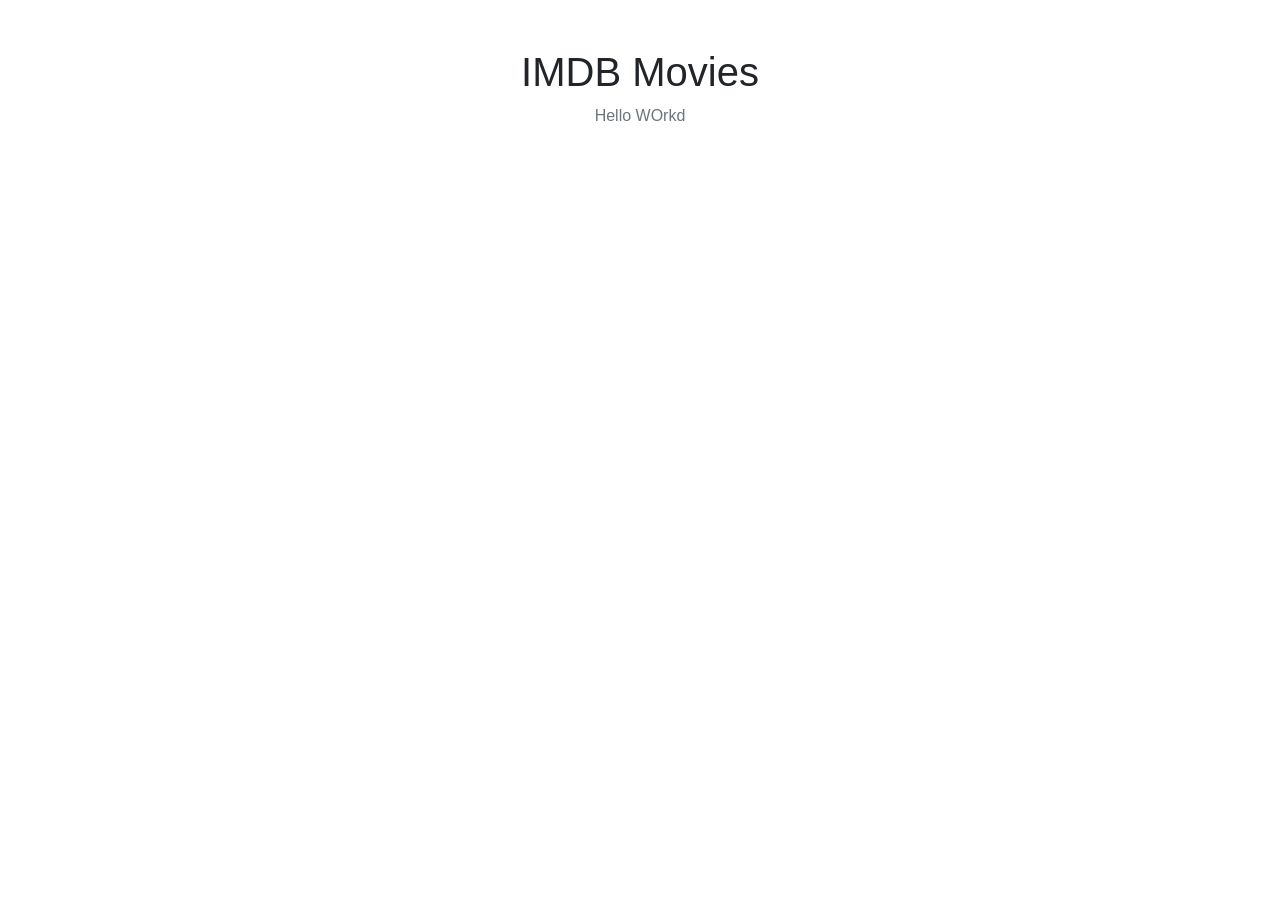
==== 06_Frontend/01_Assignment1/IMDB-Web/index.html @ d9bddafa "Add Frontend-Assignment-1" ====
<!DOCTYPE html>
<html lang="en">
<head>
    <meta charset="UTF-8">
    <meta name="viewport" content="width=device-width, initial-scale=1.0">

    <title>Movie App</title>

    <link
        rel="stylesheet"
        href="https://cdn.jsdelivr.net/npm/bootstrap@4.6.2/dist/css/bootstrap.min.css"
    >

    <link rel="stylesheet" href="css/style.css">
</head>
<body>

    <h1 class="text-center mt-5">IMDB Movies</h1>
    <p class="text-center text-muted">
    Hello WOrkd
    </p>

    <script src="https://code.jquery.com/jquery-3.5.1.slim.min.js"></script>
    <!-- popper.js -->
    <script src="https://cdn.jsdelivr.net/npm/bootstrap@4.6.2/dist/js/bootstrap.bundle.min.js"></script>

    <script src="js/movies.js"></script>

</body>
</html>
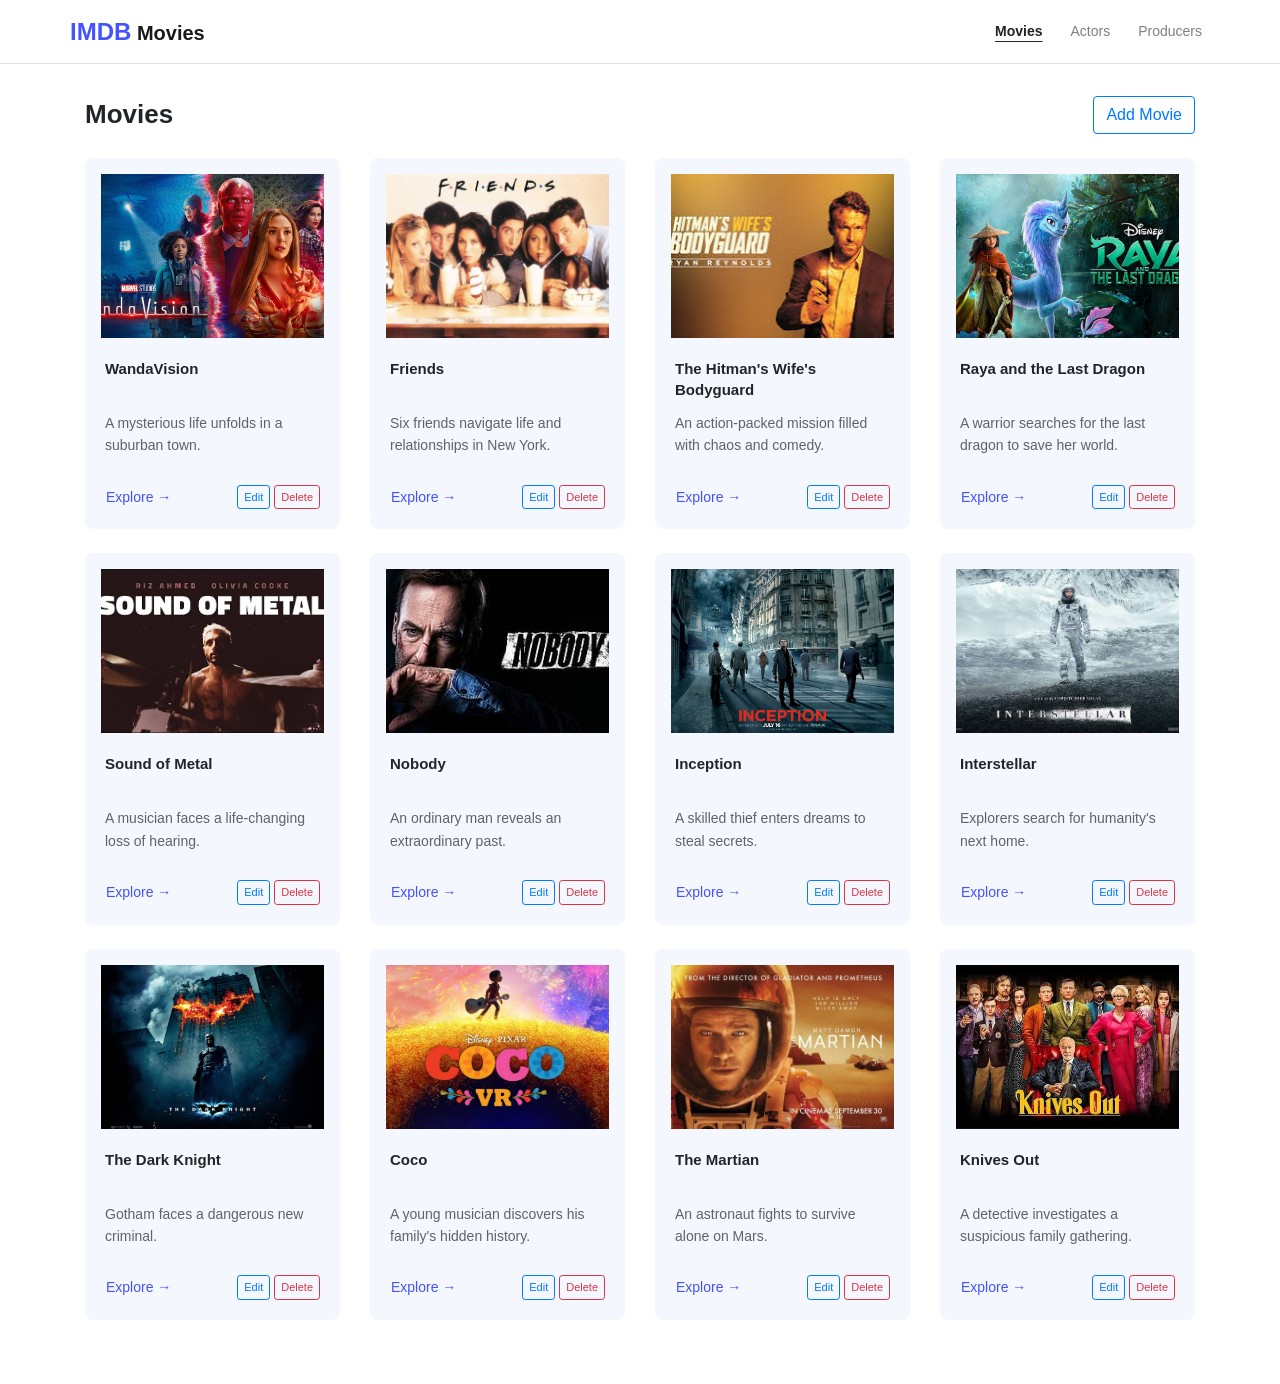
==== commit 5c15e68b: "Add Frontend Assignment 1" ====
--- a/06_Frontend/01_Assignment1/IMDB-Web/index.html
+++ b/06_Frontend/01_Assignment1/IMDB-Web/index.html
@@ -1,31 +1,151 @@
-
-<!DOCTYPE html>
-<html lang="en">
-<head>
-    <meta charset="UTF-8">
-    <meta name="viewport" content="width=device-width, initial-scale=1.0">
-
-    <title>Movie App</title>
-
-    <link
-        rel="stylesheet"
-        href="https://cdn.jsdelivr.net/npm/bootstrap@4.6.2/dist/css/bootstrap.min.css"
-    >
-
-    <link rel="stylesheet" href="css/style.css">
-</head>
-<body>
-
-    <h1 class="text-center mt-5">IMDB Movies</h1>
-    <p class="text-center text-muted">
-    Hello WOrkd
-    </p>
-
-    <script src="https://code.jquery.com/jquery-3.5.1.slim.min.js"></script>
-    <!-- popper.js -->
-    <script src="https://cdn.jsdelivr.net/npm/bootstrap@4.6.2/dist/js/bootstrap.bundle.min.js"></script>
-
-    <script src="js/movies.js"></script>
-
-</body>
-</html>
+
+<!DOCTYPE html>
+<html lang="en">
+<head>
+    <meta charset="UTF-8">
+    <meta name="viewport" content="width=device-width, initial-scale=1.0">
+
+    <title>MovieHub | Movies</title>
+
+    <!-- Bootstrap 4 CSS -->
+    <link
+        rel="stylesheet"
+        href="https://cdn.jsdelivr.net/npm/bootstrap@4.6.2/dist/css/bootstrap.min.css"
+    >
+
+    <!-- Custom CSS -->
+    <link rel="stylesheet" href="css/style.css">
+</head>
+<body>
+
+    <!-- Navigation -->
+    <nav class="navbar navbar-expand navbar-light bg-white border-bottom">
+        <div class="container">
+            <a class="navbar-brand font-weight-bold" href="index.html">
+                <span class="brand-mark">IMDB</span> Movies
+            </a>
+
+            <ul class="navbar-nav ml-auto">
+                <li class="nav-item active">
+                    <a class="nav-link" href="index.html">Movies</a>
+                </li>
+                <li class="nav-item">
+                    <a class="nav-link" href="#">Actors</a>
+                </li>
+                <li class="nav-item">
+                    <a class="nav-link" href="#">Producers</a>
+                </li>
+            </ul>
+        </div>
+    </nav>
+
+    <!-- Main content -->
+    <main class="container movie-page">
+
+        <div class="d-flex justify-content-between align-items-center mb-4">
+            <h1 class="page-title mb-0">Movies</h1>
+
+            <a href="create-movie.html" class="btn btn-outline-primary">
+                Add Movie
+            </a>
+        </div>
+
+        <!-- JavaScript renders all movie cards here -->
+        <div class="row" id="movie-list"></div>
+
+    </main>
+
+    <!-- Explore Movie Modal -->
+    <div
+        class="modal fade"
+        id="movieModal"
+        tabindex="-1"
+        role="dialog"
+        aria-labelledby="movieModalLabel"
+        aria-hidden="true"
+    >
+        <div class="modal-dialog modal-lg modal-dialog-centered" role="document">
+            <div class="modal-content">
+
+                <div class="modal-header">
+                    <h5 class="modal-title" id="movieModalLabel">
+                        Movie Details
+                    </h5>
+
+                    <button
+                        type="button"
+                        class="close"
+                        data-dismiss="modal"
+                        aria-label="Close"
+                    >
+                        <span aria-hidden="true">&times;</span>
+                    </button>
+                </div>
+
+                <div class="modal-body">
+                    <div class="row">
+
+                        <div class="col-md-4 mb-3">
+                            <img
+                                id="modal-poster"
+                                src=""
+                                alt="Movie poster"
+                                class="img-fluid rounded modal-poster"
+                            >
+                        </div>
+
+                        <div class="col-md-8">
+                            <h4 id="modal-title"></h4>
+
+                            <p class="text-muted">
+                                Release year:
+                                <span id="modal-year"></span>
+                            </p>
+
+                            <p>
+                                <strong>Director:</strong>
+                                <span id="modal-director"></span>
+                            </p>
+
+                            <p>
+                                <strong>Genre:</strong>
+                                <span id="modal-genre"></span>
+                            </p>
+
+                            <p>
+                                <strong>Cast:</strong>
+                                <span id="modal-cast"></span>
+                            </p>
+
+                            <p class="mb-1"><strong>Plot</strong></p>
+                            <p id="modal-plot"></p>
+                        </div>
+
+                    </div>
+                </div>
+
+                <div class="modal-footer">
+                    <button
+                        type="button"
+                        class="btn btn-secondary"
+                        data-dismiss="modal"
+                    >
+                        Close
+                    </button>
+                </div>
+
+            </div>
+        </div>
+    </div>
+
+    <!-- jQuery must load before Bootstrap JS -->
+    <script src="https://code.jquery.com/jquery-3.5.1.slim.min.js"></script>
+
+    <!-- Bootstrap bundle includes Popper.js -->
+    <script src="https://cdn.jsdelivr.net/npm/bootstrap@4.6.2/dist/js/bootstrap.bundle.min.js"></script>
+
+    <!-- Movie listing logic -->
+    <script src="js/movies.js"></script>
+
+</body>
+</html>
--- a/06_Frontend/01_Assignment1/IMDB-Web/css/style.css
+++ b/06_Frontend/01_Assignment1/IMDB-Web/css/style.css
@@ -0,0 +1,284 @@
+/* 
+   1. General page styles
+ */
+
+body {
+    background-color: #ffffff;
+    color: #212529;
+    font-family: Arial, sans-serif;
+    font-size: 14px;
+}
+
+.brand-mark {
+    color: #4353ff;
+    font-size: 24px;
+}
+
+.navbar {
+    min-height: 64px;
+}
+
+.navbar-brand {
+    font-size: 20px;
+}
+
+.navbar .nav-link {
+    color: #343a40;
+    margin-left: 12px;
+}
+
+.navbar .nav-item.active .nav-link {
+    color: #212529;
+    font-weight: 600;
+    text-decoration: underline;
+    text-underline-offset: 5px;
+}
+
+.page-title {
+    font-size: 26px;
+    font-weight: 600;
+}
+
+/* 
+   2. Movie listing page
+ */
+
+.movie-page {
+    padding-top: 32px;
+    padding-bottom: 40px;
+}
+
+.movie-card {
+    height: 100%;
+    border: none;
+    border-radius: 8px;
+    background-color: #f4f7fd;
+    overflow: hidden;
+    transition: transform 0.2s ease, box-shadow 0.2s ease;
+}
+
+.movie-card:hover {
+    transform: translateY(-4px);
+    box-shadow: 0 8px 20px rgba(0, 0, 0, 0.08);
+}
+
+.movie-poster {
+    display: block;
+    width: 100%;
+    height: 180px;
+    object-fit: cover;
+    padding: 16px 16px 0;
+    border-radius: 8px;
+}
+
+.movie-card .card-body {
+    display: flex;
+    flex-direction: column;
+    padding: 20px;
+}
+
+.movie-card .card-title {
+    font-size: 15px;
+    line-height: 1.4;
+    min-height: 42px;
+}
+
+.movie-description {
+    color: #5f6368;
+    font-size: 14px;
+    line-height: 1.6;
+}
+
+.movie-actions {
+    display: flex;
+    align-items: center;
+    justify-content: space-between;
+    gap: 8px;
+    margin-top: auto;
+    padding-top: 12px;
+}
+
+.movie-actions .btn {
+    white-space: nowrap;
+}
+
+.movie-actions .btn-link {
+    color: #4353ff;
+    text-decoration: none;
+}
+
+.movie-actions .btn-outline-primary,
+.movie-actions .btn-outline-danger {
+    font-size: 11px;
+    padding: 3px 6px;
+}
+
+.modal-poster {
+    width: 100%;
+    height: auto;
+}
+
+/* 
+   3. Movie creation form
+ */
+
+.form-page {
+    padding-top: 36px;
+    padding-bottom: 48px;
+}
+
+.form-container {
+    max-width: 760px;
+    margin: 0 auto;
+}
+
+.form-container .page-title {
+    margin-bottom: 24px;
+}
+
+.form-container .form-group {
+    margin-bottom: 22px;
+}
+
+.form-container label {
+    display: block;
+    margin-bottom: 8px;
+    color: #606975;
+    font-size: 14px;
+}
+
+.form-control {
+    min-height: 40px;
+    border: 1px solid #e1e5ec;
+    border-radius: 4px;
+    background-color: #f7f9fc;
+    color: #212529;
+    font-size: 14px;
+}
+
+.form-control:focus {
+    border-color: #80bdff;
+    background-color: #ffffff;
+    box-shadow: 0 0 0 0.2rem rgba(0, 123, 255, 0.15);
+}
+
+textarea.form-control {
+    min-height: 110px;
+    resize: vertical;
+}
+
+.input-action-group {
+    display: flex;
+    flex-wrap: wrap;
+    align-items: flex-start;
+    gap: 12px;
+}
+
+.input-action-group select {
+    flex: 1 1 220px;
+    min-width: 0;
+}
+
+.input-action-group .btn {
+    flex: 0 0 auto;
+    min-height: 40px;
+}
+
+.input-action-group .invalid-feedback {
+    flex: 0 0 100%;
+    width: 100%;
+    margin-top: -4px;
+}
+
+.poster-input {
+    display: block;
+    width: 100%;
+    padding: 10px;
+    border: 1px solid #e1e5ec;
+    border-radius: 4px;
+    background-color: #f7f9fc;
+    font-size: 13px;
+}
+
+.form-actions {
+    margin-top: 24px;
+}
+
+.form-actions .btn {
+    min-width: 100px;
+}
+
+/* 
+   4. Form validation
+ */
+
+.was-validated .form-control:invalid,
+.form-control.is-invalid {
+    border-color: #dc3545;
+}
+
+.was-validated .form-control:valid {
+    border-color: #28a745;
+}
+
+.was-validated .form-control:invalid:focus {
+    box-shadow: 0 0 0 0.2rem rgba(220, 53, 69, 0.15);
+}
+
+.was-validated .form-control:valid:focus {
+    box-shadow: 0 0 0 0.2rem rgba(40, 167, 69, 0.15);
+}
+
+.was-validated .poster-input:invalid {
+    border-color: #dc3545;
+}
+
+.was-validated .poster-input:invalid ~ .invalid-feedback {
+    display: block;
+}
+
+.invalid-feedback {
+    font-size: 12px;
+}
+
+.modal .form-group {
+    margin-bottom: 20px;
+}
+
+/* 
+   5. Responsive layout
+ */
+
+@media (max-width: 767.98px) {
+    .movie-page {
+        padding-top: 24px;
+    }
+
+    .movie-poster {
+        height: 220px;
+    }
+
+    .form-page {
+        padding-top: 24px;
+    }
+
+    .form-container .page-title {
+        font-size: 23px;
+    }
+
+    .navbar {
+        padding-left: 8px;
+        padding-right: 8px;
+    }
+
+    .navbar-brand {
+        font-size: 17px;
+    }
+
+    .navbar .nav-link {
+        margin-left: 4px;
+        padding-left: 4px;
+        padding-right: 4px;
+        font-size: 12px;
+    }
+}
